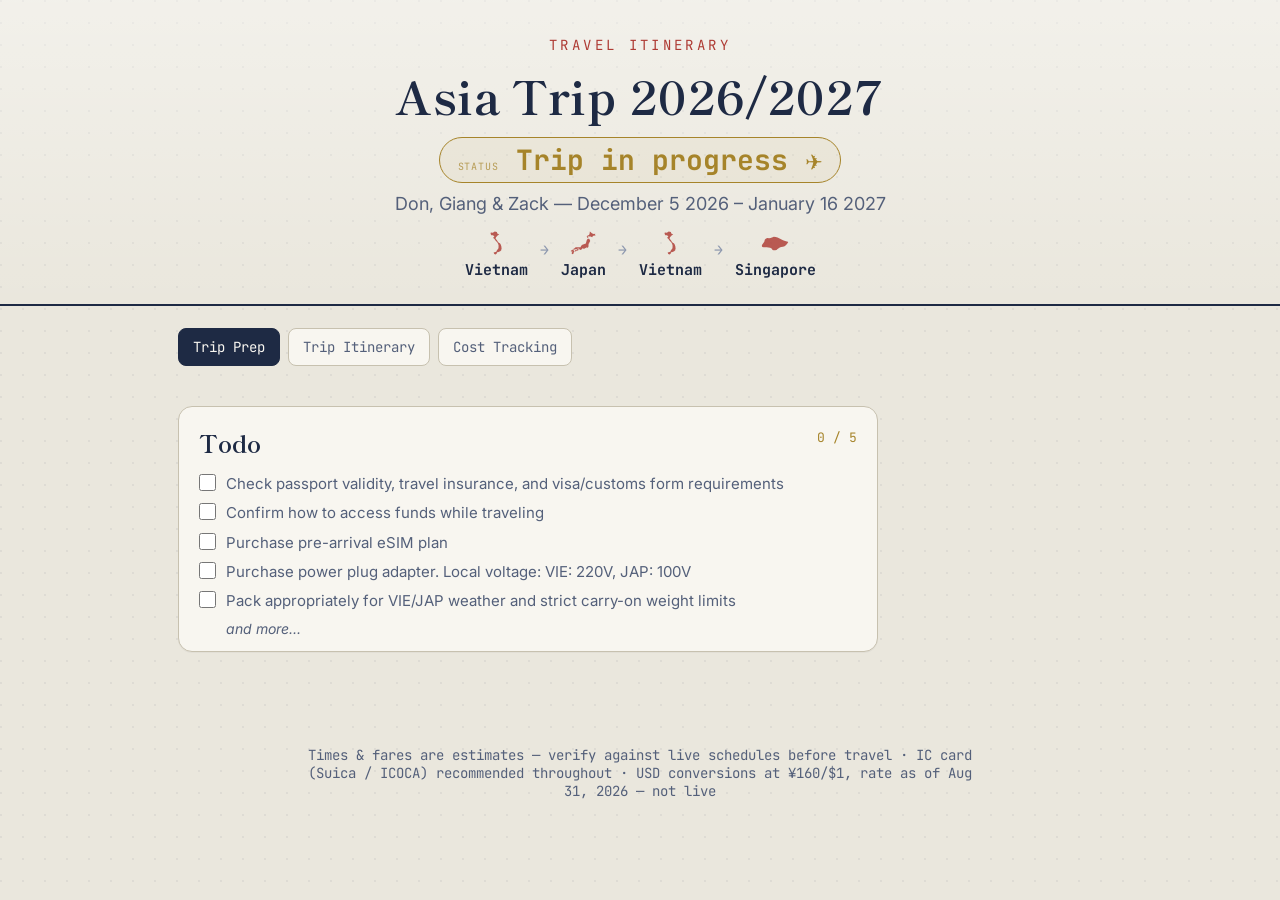
==== itinerary-project/index.html @ 69bc3de4 "trip update" ====
<!DOCTYPE html>
<html lang="en">
<head>
<meta charset="UTF-8">
<meta name="viewport" content="width=device-width, initial-scale=1.0">
<title>Asia Trip 2026/2027</title>
<link rel="preconnect" href="https://fonts.googleapis.com">
<link rel="preconnect" href="https://fonts.gstatic.com" crossorigin>
<link href="https://fonts.googleapis.com/css2?family=Shippori+Mincho:wght@500;700&family=Inter:wght@400;500;600;700&family=JetBrains+Mono:wght@400;500;700&display=swap" rel="stylesheet">
<link rel="stylesheet" href="styles.css">

</head>
<body>

<header class="hero">
  <div class="eyebrow">Travel Itinerary</div>
  <h1>Asia Trip 2026/2027</h1>
  <div id="countdown" class="countdown mono"></div>
  <p>Don, Giang &amp; Zack — December 5 2026 – January 16 2027</p>
  <div class="route">
    <span class="country">
      <span class="flag-box"><svg class="flag-shape" viewBox="0 0 54.6 100.0" aria-hidden="true"><path d="M36.9 59.6 L35.3 53.9 L32.3 48.5 L24.9 39.9 L21.0 34.4 L15.4 29.7 L20.8 26.1 L15.8 20.5 L9.0 20.6 L6.0 14.5 L7.0 10.0 L14.7 10.7 L22.1 6.0 L30.3 8.1 L31.9 13.8 L39.4 17.0 L37.4 18.3 L34.5 20.5 L32.9 20.7 L32.2 22.0 L30.5 24.5 L26.8 27.8 L25.4 33.6 L30.0 38.5 L34.7 46.0 L39.1 49.7 L42.0 50.7 L45.1 55.4 L47.6 63.2 L48.0 67.0 L48.1 69.5 L48.6 72.1 L47.5 74.5 L47.2 77.6 L43.0 82.0 L34.1 86.0 L32.7 85.1 L30.4 87.3 L30.5 89.6 L25.8 94.0 L20.0 92.1 L17.9 86.4 L28.1 83.4 L30.1 78.5 L36.5 70.6 Z"/></svg></span>
      <span class="city">Vietnam</span>
    </span>
    <span class="arrow">→</span>
    <span class="country">
      <span class="flag-box"><svg class="flag-shape" viewBox="0 0 100.0 90.3" aria-hidden="true"><path d="M26.8 65.8 L25.0 66.1 L20.8 66.5 L17.9 68.3 L15.7 68.1 L13.0 67.5 L14.6 66.0 L18.3 64.3 L23.2 60.2 L29.5 60.0 L36.7 59.5 L38.2 59.8 L40.5 59.5 L41.7 56.0 L48.2 49.4 L46.6 51.5 L58.5 46.5 L61.6 35.8 L64.7 30.2 L66.2 30.1 L69.4 29.6 L67.4 27.6 L70.2 30.3 L73.3 36.2 L73.4 38.8 L72.2 40.9 L70.9 42.7 L70.7 44.9 L68.1 47.8 L67.4 58.9 L61.7 63.3 L63.0 59.9 L60.6 60.6 L57.6 62.2 L55.9 63.6 L52.8 65.0 L47.1 64.0 L45.4 62.4 L45.8 65.9 L44.1 66.8 L42.1 68.6 L37.2 69.7 L36.5 66.4 L32.7 64.1 L29.5 65.1 Z M94.0 17.2 L93.5 17.6 L92.6 18.4 L90.5 18.8 L90.0 19.2 L88.7 19.0 L87.6 19.6 L83.8 20.1 L80.4 24.8 L75.0 22.7 L69.3 22.2 L67.8 23.0 L66.6 21.7 L64.4 23.5 L67.5 24.8 L68.6 26.0 L66.5 25.7 L65.0 27.3 L63.0 27.8 L63.2 25.8 L63.4 25.0 L61.5 23.4 L62.8 21.0 L64.0 20.6 L65.4 19.1 L65.1 17.3 L66.9 18.2 L68.9 18.5 L70.0 16.3 L70.7 14.8 L72.3 9.7 L71.5 6.3 L72.7 6.0 L73.8 6.2 L79.6 11.1 L83.2 12.8 L84.2 13.2 L85.3 13.6 L86.2 13.9 L90.9 12.7 L91.3 13.1 L90.2 15.2 L91.7 17.5 L91.7 17.8 L93.3 17.4 Z M17.2 76.6 L16.1 79.8 L15.7 82.0 L14.9 82.3 L14.1 83.0 L12.1 84.3 L11.5 81.5 L11.9 80.7 L11.7 83.4 L9.3 83.0 L9.9 81.9 L9.3 79.4 L10.1 78.1 L11.2 76.5 L11.5 75.3 L10.5 73.3 L9.0 73.3 L10.1 74.6 L9.0 75.8 L8.7 74.8 L7.1 75.9 L7.2 75.3 L6.3 74.2 L6.9 73.5 L7.2 74.5 L7.3 73.5 L6.6 72.8 L6.0 72.6 L7.1 71.8 L7.3 71.2 L8.1 71.3 L8.7 70.6 L9.7 70.4 L10.1 70.2 L10.6 69.4 L12.3 68.6 L13.6 68.9 L14.4 70.3 L17.5 70.4 L16.6 71.8 L18.1 72.9 L19.0 73.3 L19.1 74.1 L19.0 74.7 L17.8 75.6 L17.2 76.6 Z M33.7 69.2 L33.1 69.6 L31.8 70.6 L31.0 72.0 L30.2 71.6 L27.8 70.9 L26.4 71.6 L25.9 72.0 L25.9 72.4 L25.4 73.0 L24.5 74.0 L24.4 74.9 L24.2 75.0 L23.3 75.1 L22.9 74.3 L21.9 74.1 L21.8 73.8 L21.3 73.3 L21.7 73.1 L21.5 72.7 L21.7 72.8 L21.8 72.3 L21.2 72.0 L21.2 71.5 L20.9 71.2 L19.7 71.7 L20.0 71.4 L21.4 70.7 L22.8 69.4 L23.7 68.1 L24.2 67.5 L25.1 68.6 L26.5 68.4 L27.9 68.0 L27.5 66.9 L29.1 66.6 L29.9 66.3 L30.6 66.3 L31.1 66.4 L31.9 66.9 L33.2 67.0 L33.4 67.2 L33.2 67.7 L33.3 68.3 L33.7 68.9 Z"/></svg></span>
      <span class="city">Japan</span>
    </span>
    <span class="arrow">→</span>
    <span class="country">
      <span class="flag-box"><svg class="flag-shape" viewBox="0 0 54.6 100.0" aria-hidden="true"><path d="M36.9 59.6 L35.3 53.9 L32.3 48.5 L24.9 39.9 L21.0 34.4 L15.4 29.7 L20.8 26.1 L15.8 20.5 L9.0 20.6 L6.0 14.5 L7.0 10.0 L14.7 10.7 L22.1 6.0 L30.3 8.1 L31.9 13.8 L39.4 17.0 L37.4 18.3 L34.5 20.5 L32.9 20.7 L32.2 22.0 L30.5 24.5 L26.8 27.8 L25.4 33.6 L30.0 38.5 L34.7 46.0 L39.1 49.7 L42.0 50.7 L45.1 55.4 L47.6 63.2 L48.0 67.0 L48.1 69.5 L48.6 72.1 L47.5 74.5 L47.2 77.6 L43.0 82.0 L34.1 86.0 L32.7 85.1 L30.4 87.3 L30.5 89.6 L25.8 94.0 L20.0 92.1 L17.9 86.4 L28.1 83.4 L30.1 78.5 L36.5 70.6 Z"/></svg></span>
      <span class="city">Vietnam</span>
    </span>
    <span class="arrow">→</span>
    <span class="country">
      <span class="flag-box"><svg class="flag-shape flag-wide" viewBox="0 0 100.0 56.7" aria-hidden="true"><path d="M83.7 19.9 L89.7 21.3 L93.1 22.6 L94.0 24.0 L91.2 28.7 L87.1 33.7 L82.1 37.6 L76.7 39.2 L70.7 39.9 L65.9 41.7 L57.5 47.5 L56.1 48.8 L55.4 49.7 L54.1 50.2 L51.0 50.7 L45.1 50.6 L42.2 49.8 L40.9 48.4 L38.8 45.0 L33.8 42.7 L27.8 41.3 L22.6 40.8 L12.0 41.0 L7.8 40.0 L6.0 36.6 L7.0 32.8 L14.3 22.6 L15.3 18.0 L16.5 15.4 L19.3 12.6 L22.5 10.7 L24.8 10.3 L30.1 11.0 L35.5 10.3 L42.3 7.1 L45.9 6.0 L52.3 6.4 L58.6 8.4 L76.8 17.5 L83.7 19.9 Z"/></svg></span>
      <span class="city">Singapore</span>
    </span>
  </div>
</header>

<nav class="section-tabs" aria-label="Trip sections">
  <button class="active" type="button" data-section="prep">Trip Prep</button>
  <button type="button" data-section="itinerary">Trip Itinerary</button>
  <button type="button" data-section="cost-tracking">Cost Tracking</button>
</nav>

<div class="layout">
  <nav class="tabs" id="tabs" hidden></nav>
  <main>
    <section class="content-section active" aria-labelledby="prep-title">
      <div class="section-heading">
        <div class="section-kicker mono"></div>
        <h2 id="prep-title"></h2>
      </div>
      <div class="todo-panel" aria-labelledby="todo-title">
        <div class="todo-heading">
          <h3 id="todo-title">Todo</h3>
          <span class="todo-count mono" id="todo-count">0 / 0</span>
        </div>
        <div class="todo-list" id="todo-list">
          <label class="todo-item"><input type="checkbox" data-todo="passports"><span>Check passport validity, travel insurance, and visa/customs form requirements</span></label>
          <label class="todo-item"><input type="checkbox" data-todo="funds"><span>Confirm how to access funds while traveling</span></label>
          <label class="todo-item"><input type="checkbox" data-todo="cellular"><span>Purchase pre-arrival eSIM plan</span></label>
          <label class="todo-item"><input type="checkbox" data-todo="electronics"><span>Purchase power plug adapter. Local voltage: VIE: 220V, JAP: 100V</span></label>
          <label class="todo-item"><input type="checkbox" data-todo="luggage"><span>Pack appropriately for VIE/JAP weather and strict carry-on weight limits</span></label>

          <div class="todo-more">and more...</div>
        </div>
      </div>
    </section>
    <section class="content-section itinerary-section" aria-labelledby="itinerary-title">
      <div class="section-heading">
        <div class="section-kicker mono"></div>
        <h2 id="itinerary-title"></h2>
      </div>
      <div id="days"></div>
    </section>
    <section class="content-section cost-tracking-section" aria-labelledby="cost-tracking-title">
      <div class="section-heading">
        <h2 id="cost-tracking-title">Cost Tracking</h2>
        <p class="cost-tracking-date">Updated October 26, 2026</p>
      </div>
      <nav class="cost-trip-tabs" aria-label="Cost tracking trips">
        <button class="active" type="button" data-cost-trip="vietnam-a" aria-pressed="true">Vietnam · Part A</button>
        <button type="button" data-cost-trip="japan-vietnam" aria-pressed="false">Japan &amp; Vietnam Trip 2026</button>
      </nav>
      <aside class="cost-summary" aria-label="Settlement">
        <div class="cost-summary-label mono">Settlement</div>
        <div data-cost-settlement="vietnam-a">
          <p><strong>Giang</strong> owes <strong>Don</strong></p>
          <div class="cost-summary-amount">$1,385.30</div>
        </div>
        <div data-cost-settlement="japan-vietnam" hidden>
          <p><strong>Zack</strong> owes <strong>Don</strong></p>
          <div class="cost-summary-amount">$388.82</div>
          <p><strong>Zack</strong> owes <strong>Giang</strong></p>
          <div class="cost-summary-amount">$91.03</div>
        </div>
      </aside>
      <div class="cost-trip-panel active" data-cost-trip-panel="vietnam-a">
      <div class="cost-insights" aria-label="Expense charts">
        <article class="cost-chart-card">
          <div class="cost-chart-heading">
            <div><div class="cost-summary-label mono">By category</div><h3>Cost breakdown</h3></div>
            <div class="cost-chart-total" data-cost-category-total></div>
          </div>
          <div class="cost-category-chart"></div>
        </article>
        <article class="cost-chart-card">
          <div class="cost-chart-heading">
            <div><div class="cost-summary-label mono">By date</div><h3>Daily spend</h3></div>
            <div class="cost-chart-total" data-cost-daily-total></div>
          </div>
          <div class="cost-daily-chart"></div>
        </article>
      </div>
      <div class="cost-tracking-layout">
        <div class="cost-table-scroll" role="region" aria-label="Vietnam trip expenses" tabindex="0">
          <table class="cost-table">
          <thead>
            <tr>
              <th scope="col" rowspan="2">Expense</th>
              <th scope="col" rowspan="2">Amount</th>
              <th scope="col" rowspan="2">Currency</th>
              <th scope="col" rowspan="2">By</th>
              <th scope="col" rowspan="2">Date</th>
              <th scope="col" rowspan="2">Created on</th>
              <th scope="col" rowspan="2">Category</th>
              <th scope="colgroup" colspan="2">Don</th>
              <th scope="colgroup" colspan="2">Giang</th>
            </tr>
            <tr><th scope="col">Paid (+)</th><th scope="col">Owed (−)</th><th scope="col">Paid (+)</th><th scope="col">Owed (−)</th></tr>
          </thead>
          <tbody>
            <tr><th scope="row">PVD --&gt; HOU Giang</th><td>120.00</td><td>USD</td><td>Giang</td><td>12/4/2026</td><td>10/26/2026</td><td>Airfare</td><td></td><td></td><td>120.00</td><td>-120.00</td></tr>
            <tr><th scope="row">IAH --&gt; SGN</th><td>1341.60</td><td>USD</td><td>Don</td><td>12/5/2026</td><td>8/4/2026</td><td>Airfare</td><td>1341.60</td><td>-670.80</td><td></td><td>-670.80</td></tr>
            <tr><th scope="row">Thanh Long Hotel Dec 6 - 7</th><td>35.00</td><td>USD</td><td>Don</td><td>12/6/2026</td><td>9/20/2026</td><td>Accommodation</td><td>35.00</td><td>-17.50</td><td></td><td>-17.50</td></tr>
            <tr><th scope="row">Masteri Thao Dien Apartment Dec 7 - 11</th><td>200.00</td><td>USD</td><td>Don</td><td>12/7/2026</td><td>9/20/2026</td><td>Accommodation</td><td>200.00</td><td>-100.00</td><td></td><td>-100.00</td></tr>
            <tr><th scope="row">SGN --&gt; PQC</th><td>156.49</td><td>USD</td><td>Don</td><td>12/14/2026</td><td>10/15/2026</td><td>Airfare</td><td>156.49</td><td>-78.25</td><td></td><td>-78.25</td></tr>
            <tr><th scope="row">Labe Phu Quoc Hotel Dec 14 - 16</th><td>4864000.00</td><td>VND</td><td>Don</td><td>12/14/2026</td><td>10/15/2026</td><td>Accommodation</td><td>185.08</td><td>-92.54</td><td></td><td>-92.54</td></tr>
            <tr><th scope="row">Da Nang --&gt; Hue train</th><td>1185000.00</td><td>VND</td><td>Don</td><td>12/16/2026</td><td>10/15/2026</td><td>Transport</td><td>45.09</td><td>-22.54</td><td></td><td>-22.54</td></tr>
            <tr><th scope="row">Sky Boutique Hue Hotel Dec 16 - 17</th><td>779999.00</td><td>VND</td><td>Don</td><td>12/16/2026</td><td>10/18/2026</td><td>Accommodation</td><td>29.68</td><td>-14.84</td><td></td><td>-14.84</td></tr>
            <tr><th scope="row">PQC --&gt; DAD</th><td>6140543.00</td><td>VND</td><td>Don</td><td>12/16/2026</td><td>10/26/2026</td><td>Airfare</td><td>233.65</td><td>-116.82</td><td></td><td>-116.82</td></tr>
            <tr><th scope="row">DAD --&gt; NRT</th><td>515.02</td><td>USD</td><td>Don</td><td>12/19/2026</td><td>10/18/2026</td><td>Airfare</td><td>515.02</td><td>-257.51</td><td></td><td>-257.51</td></tr>
            <tr><th scope="row">Hanoi Boutique Hotel Dec 19 - 20</th><td>29.00</td><td>USD</td><td>Don</td><td>12/19/2026</td><td>10/18/2026</td><td>Accommodation</td><td>29.00</td><td>-14.50</td><td></td><td>-14.50</td></tr>
            <tr><th scope="row">HOU --&gt; PVD Giang</th><td>120.00</td><td>USD</td><td>Giang</td><td>1/16/2027</td><td>10/26/2026</td><td>Airfare</td><td></td><td></td><td>120.00</td><td>-120.00</td></tr>
          </tbody>
          <tfoot>
            <tr><th scope="row" colspan="7" aria-label="Net subtotal"></th><td class="paid-amount" colspan="2">+$1,385.30</td><td class="owed-amount" colspan="2">−$1,385.30</td></tr>
          </tfoot>
          </table>
        </div>
      </div>
      </div>
      <div class="cost-trip-panel" data-cost-trip-panel="japan-vietnam" hidden>
        <div class="cost-insights" aria-label="Expense charts">
          <article class="cost-chart-card">
            <div class="cost-chart-heading">
              <div><div class="cost-summary-label mono">By category</div><h3>Cost breakdown</h3></div>
              <div class="cost-chart-total" data-cost-category-total></div>
            </div>
            <div class="cost-category-chart"></div>
          </article>
          <article class="cost-chart-card">
            <div class="cost-chart-heading">
              <div><div class="cost-summary-label mono">By date</div><h3>Daily spend</h3></div>
              <div class="cost-chart-total" data-cost-daily-total></div>
            </div>
            <div class="cost-daily-chart"></div>
          </article>
        </div>
        <div class="cost-tracking-layout">
          <div class="cost-table-scroll" role="region" aria-label="Japan and Vietnam trip expenses" tabindex="0">
            <table class="cost-table">
              <thead>
                <tr>
                  <th scope="col" rowspan="2">Expense</th>
                  <th scope="col" rowspan="2">Amount</th>
                  <th scope="col" rowspan="2">Currency</th>
                  <th scope="col" rowspan="2">By</th>
                  <th scope="col" rowspan="2">Date</th>
                  <th scope="col" rowspan="2">Created on</th>
                  <th scope="col" rowspan="2">Category</th>
                  <th scope="colgroup" colspan="2">Don</th>
                  <th scope="colgroup" colspan="2">Giang</th>
                  <th scope="colgroup" colspan="2">Zack</th>
                </tr>
                <tr>
                  <th scope="col">Paid (+)</th><th scope="col">Owed (−)</th>
                  <th scope="col">Paid (+)</th><th scope="col">Owed (−)</th>
                  <th scope="col">Paid (+)</th><th scope="col">Owed (−)</th>
                </tr>
              </thead>
              <tbody>
                <tr><th scope="row">Payment</th><td>571.06</td><td>USD</td><td>Zack</td><td>10/16/2026</td><td>10/16/2026</td><td>—</td><td></td><td></td><td></td><td>-571.06</td><td>571.06</td><td></td></tr>
                <tr><th scope="row">Mitsui Tokyo Dec 20 - 24</th><td>143298.00</td><td>JPY</td><td>Don</td><td>12/20/2026</td><td>9/20/2026</td><td>Accommodation</td><td>913.44</td><td>-304.48</td><td></td><td>-304.48</td><td></td><td>-304.48</td></tr>
                <tr><th scope="row">APA Osaka Hotel Dec 24 - 26</th><td>46200.00</td><td>JPY</td><td>Don</td><td>12/24/2026</td><td>10/15/2026</td><td>Accommodation</td><td>294.50</td><td>-98.17</td><td></td><td>-98.17</td><td></td><td>-98.17</td></tr>
                <tr><th scope="row">KIX --&gt; HAN Airfare</th><td>1713.00</td><td>USD</td><td>Giang</td><td>12/26/2026</td><td>10/15/2026</td><td>Airfare</td><td></td><td>-571.00</td><td>1713.00</td><td>-571.00</td><td></td><td>-571.00</td></tr>
                <tr><th scope="row">La Sante Hanoi Hotel Dec 26 - 28</th><td>137.00</td><td>USD</td><td>Don</td><td>12/26/2026</td><td>10/15/2026</td><td>Accommodation</td><td>137.00</td><td>-45.67</td><td></td><td>-45.67</td><td></td><td>-45.67</td></tr>
                <tr><th scope="row">La Sante Hanoi Hotel Dec 31 - Jan 1</th><td>94.80</td><td>USD</td><td>Don</td><td>12/31/2026</td><td>10/15/2026</td><td>Accommodation</td><td>94.80</td><td>-31.60</td><td></td><td>-31.60</td><td></td><td>-31.60</td></tr>
              </tbody>
              <tfoot>
                <tr><th scope="row" colspan="7" aria-label="Net subtotal"></th><td class="paid-amount" colspan="2">+$388.82</td><td class="paid-amount" colspan="2">+$91.03</td><td class="owed-amount" colspan="2">−$479.85</td></tr>
              </tfoot>
            </table>
          </div>
        </div>
      </div>
    </section>
  </main>
</div>

<footer>Times &amp; fares are estimates — verify against live schedules before travel · IC card (Suica / ICOCA) recommended throughout · USD conversions at ¥160/$1, rate as of Aug 31, 2026 — not live</footer>

<script src="script.js"></script>


</body>
</html>
---- itinerary-project/styles.css ----
:root{
    --ink:#1E2A44;
    --ink-soft:#54607a;
    --paper:#EAE7DD;
    --card:#F8F6F0;
    --accent-red:#AE3B34;
    --accent-gold:#A6842A;
    --line:#C7C1AF;
    --rail:#8C97AE;
    --white:#FFFFFF;
  }
  *{box-sizing:border-box;}
  html{scroll-behavior:smooth;}
  body{
    margin:0;
    background:var(--paper);
    background-image:
      radial-gradient(circle at 1px 1px, rgba(30,42,68,0.06) 1px, transparent 0);
    background-size:22px 22px;
    color:var(--ink);
    font-family:'Inter', sans-serif;
    font-size:18px;
    -webkit-font-smoothing:antialiased;
    padding-bottom:80px;
  }
  .mono{font-family:'JetBrains Mono', monospace;}

  header.hero{
    padding:36px 24px 24px;
    text-align:center;
    border-bottom:2px solid var(--ink);
    background:linear-gradient(180deg, rgba(255,255,255,0.4), transparent);
  }
  header.hero .eyebrow{
    font-family:'JetBrains Mono', monospace;
    letter-spacing:0.24em;
    text-transform:uppercase;
    font-size:14px;
    color:var(--accent-red);
    margin-bottom:8px;
  }
  header.hero h1{
    font-family:'Shippori Mincho', serif;
    font-weight:700;
    font-size:clamp(32px, 5.5vw, 46px);
    margin:0 0 7px;
    letter-spacing:0.01em;
  }
  header.hero p{
    margin:0;
    color:var(--ink-soft);
    font-size:18px;
  }
  .countdown{
    display:inline-flex;
    align-items:baseline;
    gap:10px;
    margin:2px 0 10px;
    padding:8px 18px;
    border:1.5px solid var(--accent-red);
    border-radius:999px;
    background:rgba(174,59,52,0.06);
    font-size:16px;
    color:var(--accent-red);
    flex-wrap:wrap;
    justify-content:center;
  }
  .countdown .cd-num{
    font-weight:700;
    font-size:28px;
    line-height:1;
  }
  .countdown .cd-label{
    font-size:10px;
    letter-spacing:0.08em;
    text-transform:uppercase;
    opacity:0.75;
    margin-right:8px;
  }
  .countdown.cd-live{
    color:var(--accent-gold);
    border-color:var(--accent-gold);
    background:rgba(166,132,42,0.06);
  }
  header.hero .route{
    margin-top:16px;
    font-family:'JetBrains Mono', monospace;
    font-size:15px;
    color:var(--ink);
    display:flex;
    align-items:center;
    justify-content:center;
    gap:12px;
    flex-wrap:wrap;
  }
  header.hero .route span.city{font-weight:700;}
  header.hero .route span.arrow{color:var(--rail); align-self:center; margin-top:-10px;}
  header.hero .route span.country{
    display:inline-flex;
    flex-direction:column;
    align-items:center;
    gap:4px;
  }
  header.hero .route .flag-box{
    display:flex;
    align-items:center;
    justify-content:center;
    height:26px;
  }
  header.hero .route .flag-shape{
    width:auto;
    height:26px;
    fill:var(--accent-red);
    opacity:0.82;
    flex:0 0 auto;
  }
  header.hero .route .flag-shape.flag-wide{
    height:17px;
  }

  .layout{
    max-width:960px;
    margin:0 auto;
    display:flex;
    align-items:flex-start;
    gap:20px;
    padding:0 18px;
  }
  .layout:has(.cost-tracking-section.active){max-width:1600px;}

  .section-tabs{
    max-width:960px;
    margin:22px auto 0;
    padding:0 18px;
    display:flex;
    gap:8px;
  }
  .section-tabs button{
    font-family:'JetBrains Mono', monospace;
    font-size:14px;
    padding:9px 14px;
    border:1px solid var(--line);
    border-radius:8px;
    background:var(--card);
    color:var(--ink-soft);
    cursor:pointer;
  }
  .section-tabs button.active{background:var(--ink); color:var(--card); border-color:var(--ink);}

  nav.tabs{
    position:sticky;
    top:20px;
    z-index:20;
    flex:0 0 240px;
    display:flex;
    flex-direction:column;
    gap:8px;
    padding:28px 0;
    max-height:calc(100vh - 40px);
    overflow-y:auto;
  }
  nav.tabs[hidden]{display:none !important;}
  nav.tabs button{
    flex:0 0 auto;
    font-family:'JetBrains Mono', monospace;
    font-size:15px;
    padding:10px 16px;
    border-radius:10px;
    border:1px solid var(--line);
    background:var(--card);
    color:var(--ink-soft);
    cursor:pointer;
    white-space:nowrap;
    transition:all .15s ease;
    text-align:left;
    line-height:1.35;
    width:100%;
  }
  nav.tabs button .tab-date{
    display:block;
    font-size:15px;
  }
  .tab-icon{
    width:15px;
    height:auto;
    vertical-align:-2px;
    color:var(--accent-red);
    display:inline-block;
    margin-right:2px;
  }
  .tab-icon-tall{
    width:9px;
    vertical-align:-4px;
  }
  nav.tabs button .tab-city{
    display:block;
    font-size:12px;
    letter-spacing:0.02em;
    text-transform:uppercase;
    color:var(--accent-gold);
    opacity:0.85;
    white-space:normal;
    overflow-wrap:break-word;
  }
  nav.tabs button.active .tab-city{
    color:var(--card);
    opacity:0.9;
  }
  nav.tabs button.active{
    background:var(--ink);
    color:var(--card);
    border-color:var(--ink);
  }
  nav.tabs button:hover:not(.active){
    border-color:var(--ink);
    color:var(--ink);
  }

  main{flex:1; min-width:0; max-width:700px; margin:0; padding:28px 0 36px;}
  main:has(.cost-tracking-section.active){max-width:none;}

  .content-section{display:none;}
  .content-section.active{display:block;}
  .itinerary-section{max-width:600px;}
  .cost-tracking-section{max-width:100%;}
  .section-heading{margin:0 0 12px;}
  .cost-trip-tabs{
    display:flex;
    gap:8px;
    margin:0 0 14px;
    border-bottom:1px solid var(--line);
  }
  .cost-trip-tabs button{
    padding:9px 13px;
    border:1px solid transparent;
    border-bottom:0;
    border-radius:8px 8px 0 0;
    background:transparent;
    color:var(--ink-soft);
    font:500 13px 'JetBrains Mono', monospace;
    cursor:pointer;
  }
  .cost-trip-tabs button.active{
    background:var(--card);
    color:var(--ink);
    border-color:var(--line);
  }
  .cost-trip-panel[hidden]{display:none;}
  .cost-trip-panel.active{display:block;}
  .section-kicker{
    color:var(--accent-red);
    font-size:11px;
    letter-spacing:0.14em;
    text-transform:uppercase;
  }
  .section-heading h2{font-family:'Shippori Mincho', serif; font-size:30px; margin:2px 0 0;}
  .cost-tracking-date{margin:4px 0 0; color:var(--ink-soft); font-size:14px;}
  .cost-tracking-layout{
    display:grid;
    grid-template-columns:minmax(0, 1fr);
    align-items:start;
    gap:14px;
  }
  .cost-table-scroll{
    min-width:0;
    max-width:100%;
    overflow-x:auto;
    background:var(--card);
    border:1px solid var(--line);
    border-radius:10px;
    box-shadow:0 1px 0 rgba(30,42,68,0.04);
    margin-bottom:14px;
  }
  .cost-summary{
    padding:16px;
    background:var(--card);
    border:1px solid var(--line);
    border-top:3px solid var(--accent-gold);
    border-radius:10px;
    box-shadow:0 1px 0 rgba(30,42,68,0.04);
  }
  .cost-summary-label{
    color:var(--accent-red);
    font-size:11px;
    letter-spacing:0.12em;
    text-transform:uppercase;
  }
  .cost-summary p{margin:10px 0 6px; color:var(--ink-soft); font-size:14px;}
  .cost-summary p strong{color:var(--ink);}
  .cost-summary-amount{
    color:var(--accent-red);
    font-family:'JetBrains Mono', monospace;
    font-size:22px;
    font-weight:700;
    white-space:nowrap;
  }
  .cost-insights{
    display:grid;
    grid-template-columns:minmax(300px,0.85fr) minmax(0,1.5fr);
    gap:14px;
    margin-bottom:14px;
  }
  .cost-chart-card{
    min-width:0;
    padding:16px;
    background:var(--card);
    border:1px solid var(--line);
    border-radius:10px;
    box-shadow:0 1px 0 rgba(30,42,68,0.04);
  }
  .cost-chart-heading{
    display:flex;
    justify-content:space-between;
    align-items:flex-start;
    gap:12px;
    margin-bottom:8px;
  }
  .cost-chart-card h3{
    margin:2px 0 0;
    font-family:'Shippori Mincho', serif;
    font-size:21px;
  }
  .cost-chart-total{
    padding-top:12px;
    color:var(--ink);
    font-family:'JetBrains Mono', monospace;
    font-size:14px;
    font-weight:700;
    white-space:nowrap;
  }
  .cost-category-content{
    display:grid;
    grid-template-columns:minmax(130px,0.9fr) minmax(170px,1.1fr);
    align-items:center;
    gap:12px;
  }
  .cost-pie-svg{display:block; width:100%; max-width:280px; margin:0 auto;}
  .cost-chart-legend{
    display:grid;
    gap:9px;
    margin:0;
    padding:0;
    list-style:none;
    color:var(--ink-soft);
    font-size:12px;
  }
  .cost-chart-legend li{
    display:grid;
    grid-template-columns:10px minmax(0,1fr) auto;
    align-items:center;
    gap:7px;
    font-variant-numeric:tabular-nums;
  }
  .cost-legend-swatch{width:9px; height:9px; border-radius:50%; background:var(--swatch);}
  .cost-legend-name{overflow-wrap:anywhere; color:var(--ink);}
  .cost-person-summary{
    margin-top:14px;
    padding-top:12px;
    border-top:1px solid var(--line);
  }
  .cost-person-summary h4{
    margin:0 0 8px;
    color:var(--ink);
    font-family:'Shippori Mincho', serif;
    font-size:17px;
  }
  .cost-person-summary ul{
    display:grid;
    gap:7px;
    margin:0;
    padding:0;
    list-style:none;
  }
  .cost-person-summary li{
    display:flex;
    justify-content:space-between;
    gap:12px;
    color:var(--ink-soft);
    font-size:13px;
  }
  .cost-person-summary strong{
    color:var(--ink);
    font-family:'JetBrains Mono', monospace;
    font-variant-numeric:tabular-nums;
    white-space:nowrap;
  }
  .cost-chart-empty{margin:16px 0; color:var(--ink-soft); font-size:14px;}
  .cost-daily-scroll{overflow-x:auto;}
  .cost-daily-svg{
    display:block;
    width:100%;
    min-width:720px;
    overflow:visible;
    color:var(--ink-soft);
    font-family:'JetBrains Mono', monospace;
    font-size:11px;
  }
  .cost-chart-grid{stroke:var(--line); stroke-width:1; stroke-dasharray:3 4;}
  .cost-chart-axis-title{fill:var(--ink); font-weight:700;}
  .cost-chart-key{
    display:flex;
    justify-content:center;
    gap:20px;
    padding-top:6px;
    color:var(--ink-soft);
    font-size:12px;
  }
  .cost-chart-key span{display:inline-flex; align-items:center; gap:7px;}
  .cost-bar-key{width:12px; height:12px; border-radius:2px; background:var(--accent-gold);}
  .cost-line-key{width:16px; height:3px; border-radius:2px; background:var(--accent-red);}
  .cost-table{
    width:100%;
    min-width:1100px;
    border-collapse:collapse;
    font-size:13px;
    white-space:nowrap;
  }
  .cost-table th,
  .cost-table td{
    padding:9px 10px;
    border-bottom:1px solid var(--line);
    text-align:left;
  }
  .cost-table thead th{
    position:sticky;
    top:0;
    background:var(--ink);
    color:var(--card);
    font-family:'JetBrains Mono', monospace;
    font-size:12px;
    font-weight:500;
  }
  .cost-table thead tr:nth-child(2) th:nth-child(odd),
  .cost-table tbody td:nth-child(8),
  .cost-table tbody td:nth-child(10),
  .cost-table tbody td:nth-child(12),
  .cost-table tfoot td.paid-amount{
    color:#267447;
  }
  .cost-table thead tr:nth-child(2) th:nth-child(even),
  .cost-table tbody td:nth-child(9),
  .cost-table tbody td:nth-child(11),
  .cost-table tbody td:nth-child(13),
  .cost-table tfoot td.owed-amount{
    color:#ae3b34;
  }
  .cost-table tbody th{font-weight:600;}
  .cost-table tbody td:nth-child(2),
  .cost-table tbody td:nth-child(n+8){font-variant-numeric:tabular-nums; text-align:right;}
  .cost-table tbody tr:last-child th,
  .cost-table tbody tr:last-child td{border-bottom:0;}
  .cost-table tbody tr:hover{background:rgba(140,151,174,0.1);}
  .cost-table tfoot th,
  .cost-table tfoot td{
    border-top:2px solid var(--ink);
    border-bottom:0;
    background:rgba(166,132,42,0.12);
    font-weight:700;
  }
  .cost-table tfoot td{text-align:right; font-variant-numeric:tabular-nums;}
  .todo-panel{
    background:var(--card);
    border:1px solid var(--line);
    border-radius:14px;
    padding:18px 20px 14px;
    margin-bottom:18px;
    box-shadow:0 1px 0 rgba(30,42,68,0.04);
  }
  .todo-heading{display:flex; justify-content:space-between; align-items:flex-start; gap:12px;}
  .todo-kicker{
    color:var(--accent-red);
    font-size:11px;
    letter-spacing:0.14em;
    text-transform:uppercase;
  }
  .todo-panel h3{font-family:'Shippori Mincho', serif; font-size:24px; margin:0;}
  .todo-count{color:var(--accent-gold); font-size:13px; padding-top:4px;}
  .todo-list{display:grid; gap:9px; margin-top:14px;}
  .todo-item{display:flex; align-items:flex-start; gap:10px; color:var(--ink-soft); font-size:15px; line-height:1.35; cursor:pointer;}
  .todo-item input{accent-color:var(--accent-red); flex:0 0 auto; width:17px; height:17px; margin:0;}
  .todo-item:has(input:checked) span{text-decoration:line-through; color:var(--rail);}
  .todo-more{color:var(--ink-soft); font-size:14px; font-style:italic; padding-left:27px;}

  @media (max-width:760px){
    .layout{
      align-items:flex-start;
      gap:8px;
      padding:0 8px;
    }
    .section-tabs{padding:0 8px; margin-top:12px;}
    .section-tabs button{flex:1; padding:8px 6px; font-size:12px;}
    nav.tabs{
      flex:0 0 118px;
      top:8px;
      padding:10px 0;
      gap:6px;
      max-height:calc(100vh - 16px);
    }
    nav.tabs button{
      padding:8px 9px;
      border-radius:8px;
    }
    nav.tabs button .tab-date{font-size:13px;}
    nav.tabs button .tab-city{font-size:11px;}
    main{min-width:0; padding:10px 0 24px;}
    .todo-panel{padding:16px 14px 13px;}
    .cost-tracking-layout{grid-template-columns:1fr;}
    .cost-insights{grid-template-columns:1fr;}
    .cost-category-content{grid-template-columns:minmax(130px,0.8fr) minmax(170px,1.2fr);}
  }

  .day{display:none;}
  .day.active{display:block; animation:fadeIn .25s ease;}
  @keyframes fadeIn{from{opacity:0; transform:translateY(6px);} to{opacity:1; transform:none;}}

  .ticket{
    background:var(--card);
    border:1px solid var(--line);
    border-radius:14px;
    position:relative;
    overflow:hidden;
    box-shadow:0 1px 0 rgba(30,42,68,0.04);
  }
  .ticket::before{
    content:"";
    position:absolute;
    top:0; left:0; right:0;
    height:0;
    border-top:2px dashed var(--line);
    margin-top:104px;
  }
  .ticket-head{
    display:flex;
    justify-content:space-between;
    align-items:flex-end;
    padding:22px 24px 22px;
  }
  .ticket-head .daylabel{
    font-family:'Shippori Mincho', serif;
    font-weight:700;
    font-size:32px;
  }
  .ticket-head .daysub{
    font-family:'JetBrains Mono', monospace;
    font-size:14px;
    color:var(--accent-gold);
    letter-spacing:0.12em;
    text-transform:uppercase;
    margin-top:4px;
  }
  .ticket-head .stamp{
    width:64px; height:64px;
    border:1.5px solid var(--accent-red);
    border-radius:50%;
    display:flex;
    align-items:center;
    justify-content:center;
    color:var(--accent-red);
    font-family:'JetBrains Mono', monospace;
    font-size:12px;
    text-align:center;
    line-height:1.1;
    transform:rotate(-8deg);
    opacity:0.75;
  }

  .stops{padding:30px 24px 26px; position:relative;}
  .day-photo{
    margin:0 24px 4px;
    border-radius:10px;
    overflow:hidden;
    border:1px solid var(--line);
  }
  .day-photo img{display:block; width:100%; height:auto;}
  .stop{
    display:grid;
    grid-template-columns:96px 22px 1fr;
    column-gap:4px;
    position:relative;
  }
  .stop .time{
    font-family:'JetBrains Mono', monospace;
    font-size:15px;
    color:var(--ink-soft);
    padding-top:2px;
    text-align:right;
    white-space:normal;
    line-height:1.3;
  }
  .stop .rail{
    position:relative;
    display:flex;
    justify-content:center;
  }
  .stop .rail::before{
    content:"";
    position:absolute;
    top:4px; bottom:-22px;
    width:2px;
    background:var(--rail);
  }
  .stop:last-child .rail::before{display:none;}
  .stop .dot{
    width:10px; height:10px;
    border-radius:50%;
    background:var(--ink);
    margin-top:4px;
    z-index:1;
    border:2px solid var(--card);
  }
  .stop.transit .dot{
    background:var(--card);
    border:2px solid var(--rail);
    width:8px;height:8px;
  }
  .stop-content{padding:0 0 22px 12px;}
  .stop.transit .stop-content .name{
    font-size:16px;
    color:var(--ink-soft);
    font-style:italic;
    font-weight:500;
  }
  .stop-content .name{
    font-weight:700;
    font-size:19px;
    margin-bottom:3px;
  }
  .stop-content .blurb{
    font-size:15px;
    color:var(--ink-soft);
    line-height:1.5;
    white-space:pre-line;
  }
  .jr-kyoto-line-icon{
    display:inline-flex;
    width:1em;
    height:1em;
    align-items:center;
    justify-content:center;
    margin-right:0.25em;
    border-radius:2px;
    background:#1769aa;
    color:#fff;
    font-family:Arial, sans-serif;
    font-size:0.8em;
    font-style:normal;
    font-weight:700;
    line-height:1;
    vertical-align:0.05em;
  }
  .midosuji-line-icon{
    display:inline-flex;
    width:1em;
    height:1em;
    align-items:center;
    justify-content:center;
    margin-right:0.25em;
    border-radius:50%;
    background:#e6002d;
    color:#fff;
    font-family:Arial, sans-serif;
    font-size:0.8em;
    font-style:normal;
    font-weight:700;
    line-height:1;
    vertical-align:0.05em;
  }
  .badges{margin-top:6px; display:flex; gap:6px; flex-wrap:wrap;}
  .badge{
    display:inline-block;
    font-family:'JetBrains Mono', monospace;
    font-size:14px;
    padding:3px 10px;
    border-radius:5px;
    background:rgba(166,132,42,0.14);
    color:var(--accent-gold);
    border:1px solid rgba(166,132,42,0.35);
  }
  .badge.time-badge{
    background:rgba(140,151,174,0.15);
    color:var(--rail);
    border-color:rgba(140,151,174,0.4);
  }
  .note{
    margin-top:8px;
    padding:10px 12px;
    border:1px solid rgba(174,59,52,0.4);
    background:rgba(174,59,52,0.07);
    border-radius:8px;
    font-size:15px;
    line-height:1.55;
    color:#7a2a25;
  }
  .note b{color:var(--accent-red);}
  .stop-photo{
    margin-top:10px;
    border-radius:8px;
    overflow:hidden;
    border:1px solid var(--line);
    max-width:320px;
  }
  .stop-photo img{display:block; width:100%; height:auto;}
  .activity-links{
    margin:8px 0 0;
    padding-left:20px;
    color:var(--accent-red);
    font-size:15px;
    font-weight:600;
  }
  .activity-links li + li{margin-top:4px;}
  .activity-links a{
    color:inherit;
    text-decoration:underline;
    text-underline-offset:3px;
  }

  .day + .day{margin-top:0;}
  .daygap{height:28px;}

  footer{
    max-width:720px;
    margin:40px auto 0;
    padding:0 18px;
    color:var(--ink-soft);
    font-size:14px;
    text-align:center;
    font-family:'JetBrains Mono', monospace;
  }

  @media (max-width:480px){
    .stop{grid-template-columns:74px 20px 1fr;}
    .ticket-head{flex-direction:column; align-items:flex-start; gap:10px;}
  }

  @media (prefers-reduced-motion: reduce){
    *{animation:none !important; transition:none !important;}
  }
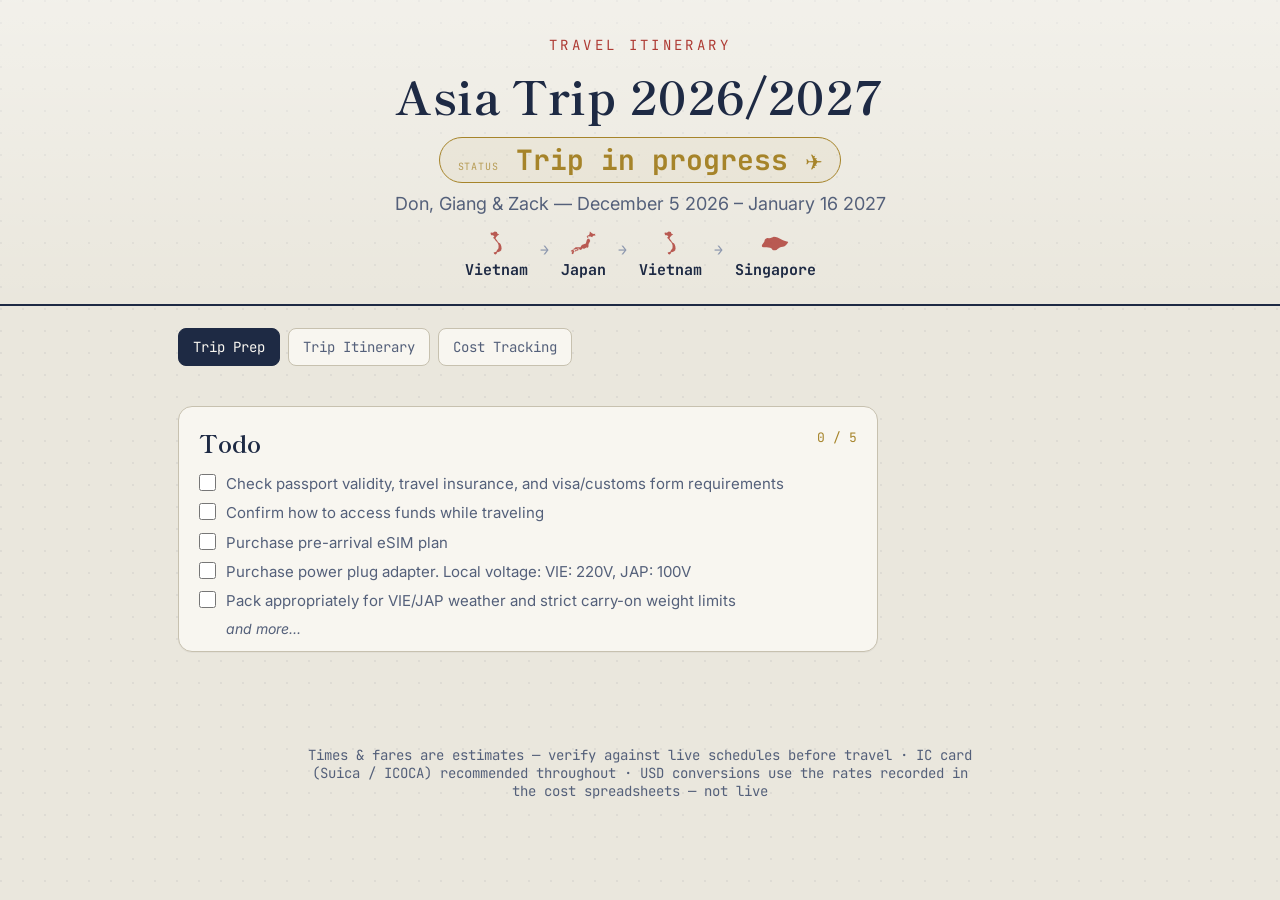
==== commit 0667a948: "trip updates" ====
--- a/itinerary-project/index.html
+++ b/itinerary-project/index.html
@@ -80,7 +80,7 @@
     <section class="content-section cost-tracking-section" aria-labelledby="cost-tracking-title">
       <div class="section-heading">
         <h2 id="cost-tracking-title">Cost Tracking</h2>
-        <p class="cost-tracking-date">Updated October 26, 2026</p>
+        <p class="cost-tracking-date">Updated November 10, 2026</p>
       </div>
       <nav class="cost-trip-tabs" aria-label="Cost tracking trips">
         <button class="active" type="button" data-cost-trip="vietnam-a" aria-pressed="true">Vietnam · Part A</button>
@@ -90,13 +90,13 @@
         <div class="cost-summary-label mono">Settlement</div>
         <div data-cost-settlement="vietnam-a">
           <p><strong>Giang</strong> owes <strong>Don</strong></p>
-          <div class="cost-summary-amount">$1,385.30</div>
+          <div class="cost-summary-amount">$1,468.25</div>
         </div>
         <div data-cost-settlement="japan-vietnam" hidden>
           <p><strong>Zack</strong> owes <strong>Don</strong></p>
-          <div class="cost-summary-amount">$388.82</div>
+          <div class="cost-summary-amount">$486.93</div>
           <p><strong>Zack</strong> owes <strong>Giang</strong></p>
-          <div class="cost-summary-amount">$91.03</div>
+          <div class="cost-summary-amount">$41.98</div>
         </div>
       </aside>
       <div class="cost-trip-panel active" data-cost-trip-panel="vietnam-a">
@@ -138,17 +138,20 @@
             <tr><th scope="row">IAH --&gt; SGN</th><td>1341.60</td><td>USD</td><td>Don</td><td>12/5/2026</td><td>8/4/2026</td><td>Airfare</td><td>1341.60</td><td>-670.80</td><td></td><td>-670.80</td></tr>
             <tr><th scope="row">Thanh Long Hotel Dec 6 - 7</th><td>35.00</td><td>USD</td><td>Don</td><td>12/6/2026</td><td>9/20/2026</td><td>Accommodation</td><td>35.00</td><td>-17.50</td><td></td><td>-17.50</td></tr>
             <tr><th scope="row">Masteri Thao Dien Apartment Dec 7 - 11</th><td>200.00</td><td>USD</td><td>Don</td><td>12/7/2026</td><td>9/20/2026</td><td>Accommodation</td><td>200.00</td><td>-100.00</td><td></td><td>-100.00</td></tr>
+            <tr><th scope="row">Cu Chi &amp; Mekong Day Tour</th><td>83.90</td><td>USD</td><td>Don</td><td>12/9/2026</td><td>11/10/2026</td><td>Entertainment</td><td>83.90</td><td>-41.95</td><td></td><td>-41.95</td></tr>
+            <tr><th scope="row">Red Sun HCMC Hotel Dec 13</th><td>27.00</td><td>USD</td><td>Don</td><td>12/13/2026</td><td>11/10/2026</td><td>Accommodation</td><td>27.00</td><td>-13.50</td><td></td><td>-13.50</td></tr>
             <tr><th scope="row">SGN --&gt; PQC</th><td>156.49</td><td>USD</td><td>Don</td><td>12/14/2026</td><td>10/15/2026</td><td>Airfare</td><td>156.49</td><td>-78.25</td><td></td><td>-78.25</td></tr>
             <tr><th scope="row">Labe Phu Quoc Hotel Dec 14 - 16</th><td>4864000.00</td><td>VND</td><td>Don</td><td>12/14/2026</td><td>10/15/2026</td><td>Accommodation</td><td>185.08</td><td>-92.54</td><td></td><td>-92.54</td></tr>
             <tr><th scope="row">Da Nang --&gt; Hue train</th><td>1185000.00</td><td>VND</td><td>Don</td><td>12/16/2026</td><td>10/15/2026</td><td>Transport</td><td>45.09</td><td>-22.54</td><td></td><td>-22.54</td></tr>
-            <tr><th scope="row">Sky Boutique Hue Hotel Dec 16 - 17</th><td>779999.00</td><td>VND</td><td>Don</td><td>12/16/2026</td><td>10/18/2026</td><td>Accommodation</td><td>29.68</td><td>-14.84</td><td></td><td>-14.84</td></tr>
+            <tr><th scope="row">Sky Boutique Hue Hotel Dec 16 - 17</th><td>779999.00</td><td>VND</td><td>Don</td><td>12/16/2026</td><td>10/15/2026</td><td>Accommodation</td><td>29.68</td><td>-14.84</td><td></td><td>-14.84</td></tr>
             <tr><th scope="row">PQC --&gt; DAD</th><td>6140543.00</td><td>VND</td><td>Don</td><td>12/16/2026</td><td>10/26/2026</td><td>Airfare</td><td>233.65</td><td>-116.82</td><td></td><td>-116.82</td></tr>
+            <tr><th scope="row">My Huong Quang Tri Hotel Dec 17</th><td>55.00</td><td>USD</td><td>Don</td><td>12/17/2026</td><td>11/10/2026</td><td>Accommodation</td><td>55.00</td><td>-27.50</td><td></td><td>-27.50</td></tr>
             <tr><th scope="row">DAD --&gt; NRT</th><td>515.02</td><td>USD</td><td>Don</td><td>12/19/2026</td><td>10/18/2026</td><td>Airfare</td><td>515.02</td><td>-257.51</td><td></td><td>-257.51</td></tr>
             <tr><th scope="row">Hanoi Boutique Hotel Dec 19 - 20</th><td>29.00</td><td>USD</td><td>Don</td><td>12/19/2026</td><td>10/18/2026</td><td>Accommodation</td><td>29.00</td><td>-14.50</td><td></td><td>-14.50</td></tr>
             <tr><th scope="row">HOU --&gt; PVD Giang</th><td>120.00</td><td>USD</td><td>Giang</td><td>1/16/2027</td><td>10/26/2026</td><td>Airfare</td><td></td><td></td><td>120.00</td><td>-120.00</td></tr>
           </tbody>
           <tfoot>
-            <tr><th scope="row" colspan="7" aria-label="Net subtotal"></th><td class="paid-amount" colspan="2">+$1,385.30</td><td class="owed-amount" colspan="2">−$1,385.30</td></tr>
+            <tr><th scope="row" colspan="7" aria-label="Net subtotal"></th><td class="paid-amount" colspan="2">+$1,468.25</td><td class="owed-amount" colspan="2">−$1,468.25</td></tr>
           </tfoot>
           </table>
         </div>
@@ -195,14 +198,18 @@
               </thead>
               <tbody>
                 <tr><th scope="row">Payment</th><td>571.06</td><td>USD</td><td>Zack</td><td>10/16/2026</td><td>10/16/2026</td><td>—</td><td></td><td></td><td></td><td>-571.06</td><td>571.06</td><td></td></tr>
-                <tr><th scope="row">Mitsui Tokyo Dec 20 - 24</th><td>143298.00</td><td>JPY</td><td>Don</td><td>12/20/2026</td><td>9/20/2026</td><td>Accommodation</td><td>913.44</td><td>-304.48</td><td></td><td>-304.48</td><td></td><td>-304.48</td></tr>
+                <tr><th scope="row">Mitsui Tokyo Dec 20 - 23</th><td>100263.00</td><td>JPY</td><td>Don</td><td>12/20/2026</td><td>9/20/2026</td><td>Accommodation</td><td>639.12</td><td>-213.04</td><td></td><td>-213.04</td><td></td><td>-213.04</td></tr>
+                <tr><th scope="row">Tokyo Skytree Admission</th><td>10200.00</td><td>JPY</td><td>Don</td><td>12/22/2026</td><td>11/10/2026</td><td>Entertainment</td><td>65.02</td><td>-21.67</td><td></td><td>-21.67</td><td></td><td>-21.67</td></tr>
+                <tr><th scope="row">Samurai Museum Admission Ticket</th><td>9900.00</td><td>JPY</td><td>Don</td><td>12/22/2026</td><td>11/10/2026</td><td>Entertainment</td><td>63.11</td><td>-21.04</td><td></td><td>-21.04</td><td></td><td>-21.04</td></tr>
+                <tr><th scope="row">Mt. Fuji Day Tour</th><td>178.35</td><td>USD</td><td>Don</td><td>12/23/2026</td><td>10/29/2026</td><td>Entertainment</td><td>178.35</td><td>-59.45</td><td></td><td>-59.45</td><td></td><td>-59.45</td></tr>
+                <tr><th scope="row">APA Kyoto hotel Dec 23</th><td>115.00</td><td>USD</td><td>Don</td><td>12/23/2026</td><td>11/5/2026</td><td>Accommodation</td><td>115.00</td><td>-38.33</td><td></td><td>-38.33</td><td></td><td>-38.33</td></tr>
                 <tr><th scope="row">APA Osaka Hotel Dec 24 - 26</th><td>46200.00</td><td>JPY</td><td>Don</td><td>12/24/2026</td><td>10/15/2026</td><td>Accommodation</td><td>294.50</td><td>-98.17</td><td></td><td>-98.17</td><td></td><td>-98.17</td></tr>
-                <tr><th scope="row">KIX --&gt; HAN Airfare</th><td>1713.00</td><td>USD</td><td>Giang</td><td>12/26/2026</td><td>10/15/2026</td><td>Airfare</td><td></td><td>-571.00</td><td>1713.00</td><td>-571.00</td><td></td><td>-571.00</td></tr>
+                <tr><th scope="row">KIX --&gt; HAN Airfare</th><td>1713.00</td><td>USD</td><td>Giang</td><td>12/26/2026</td><td>10/15/2026</td><td>Transport</td><td></td><td>-571.00</td><td>1713.00</td><td>-571.00</td><td></td><td>-571.00</td></tr>
                 <tr><th scope="row">La Sante Hanoi Hotel Dec 26 - 28</th><td>137.00</td><td>USD</td><td>Don</td><td>12/26/2026</td><td>10/15/2026</td><td>Accommodation</td><td>137.00</td><td>-45.67</td><td></td><td>-45.67</td><td></td><td>-45.67</td></tr>
                 <tr><th scope="row">La Sante Hanoi Hotel Dec 31 - Jan 1</th><td>94.80</td><td>USD</td><td>Don</td><td>12/31/2026</td><td>10/15/2026</td><td>Accommodation</td><td>94.80</td><td>-31.60</td><td></td><td>-31.60</td><td></td><td>-31.60</td></tr>
               </tbody>
               <tfoot>
-                <tr><th scope="row" colspan="7" aria-label="Net subtotal"></th><td class="paid-amount" colspan="2">+$388.82</td><td class="paid-amount" colspan="2">+$91.03</td><td class="owed-amount" colspan="2">−$479.85</td></tr>
+                <tr><th scope="row" colspan="7" aria-label="Net subtotal"></th><td class="paid-amount" colspan="2">+$486.93</td><td class="paid-amount" colspan="2">+$41.98</td><td class="owed-amount" colspan="2">−$528.90</td></tr>
               </tfoot>
             </table>
           </div>
@@ -212,7 +219,7 @@
   </main>
 </div>
 
-<footer>Times &amp; fares are estimates — verify against live schedules before travel · IC card (Suica / ICOCA) recommended throughout · USD conversions at ¥160/$1, rate as of Aug 31, 2026 — not live</footer>
+<footer>Times &amp; fares are estimates — verify against live schedules before travel · IC card (Suica / ICOCA) recommended throughout · USD conversions use the rates recorded in the cost spreadsheets — not live</footer>
 
 <script src="script.js"></script>
 
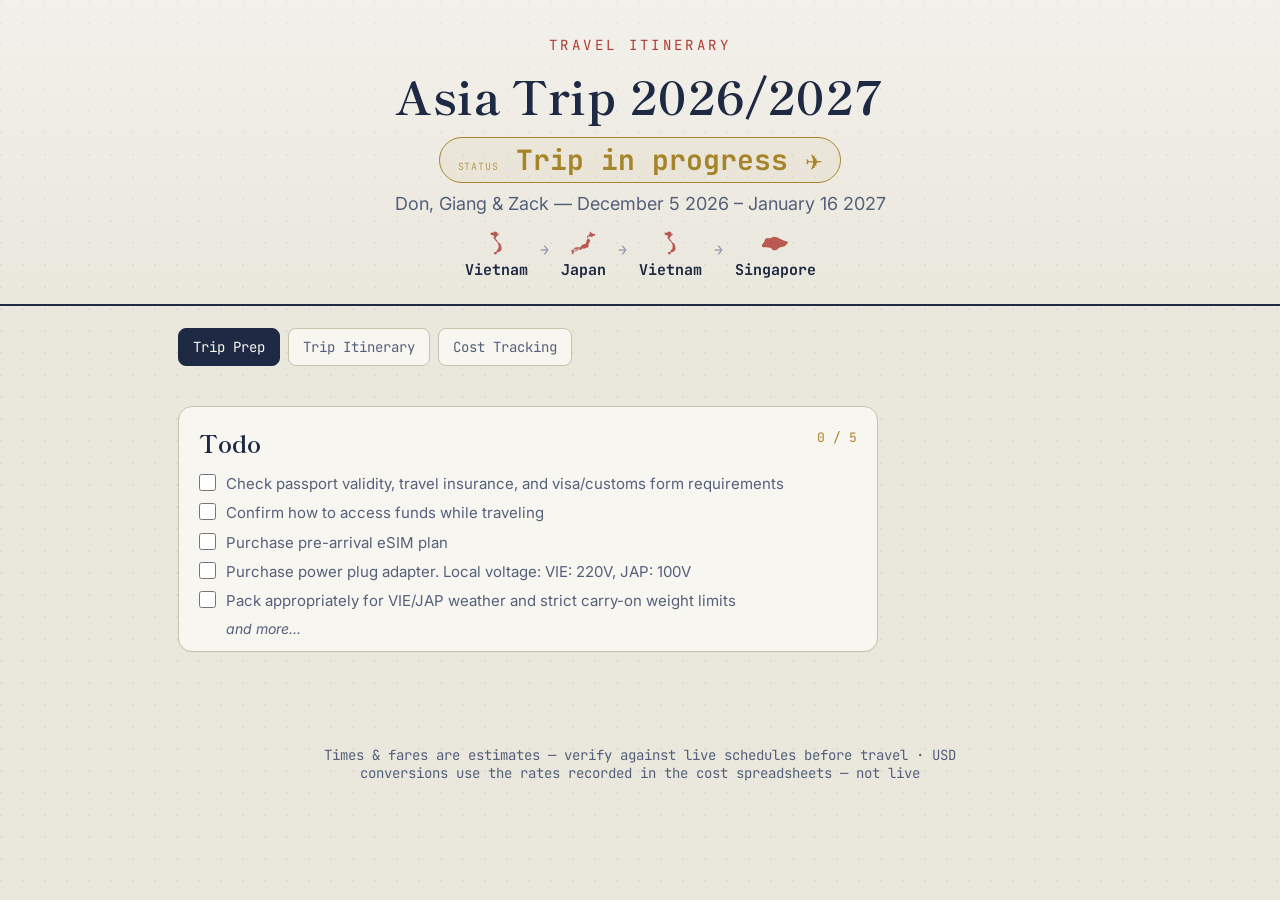
==== commit 935114ae: "trip update" ====
--- a/itinerary-project/index.html
+++ b/itinerary-project/index.html
@@ -80,7 +80,7 @@
     <section class="content-section cost-tracking-section" aria-labelledby="cost-tracking-title">
       <div class="section-heading">
         <h2 id="cost-tracking-title">Cost Tracking</h2>
-        <p class="cost-tracking-date">Updated November 10, 2026</p>
+        <p class="cost-tracking-date">Updated November 21, 2026</p>
       </div>
       <nav class="cost-trip-tabs" aria-label="Cost tracking trips">
         <button class="active" type="button" data-cost-trip="vietnam-a" aria-pressed="true">Vietnam · Part A</button>
@@ -90,13 +90,13 @@
         <div class="cost-summary-label mono">Settlement</div>
         <div data-cost-settlement="vietnam-a">
           <p><strong>Giang</strong> owes <strong>Don</strong></p>
-          <div class="cost-summary-amount">$1,468.25</div>
+          <div class="cost-summary-amount">$1,527.29</div>
         </div>
         <div data-cost-settlement="japan-vietnam" hidden>
           <p><strong>Zack</strong> owes <strong>Don</strong></p>
-          <div class="cost-summary-amount">$486.93</div>
-          <p><strong>Zack</strong> owes <strong>Giang</strong></p>
-          <div class="cost-summary-amount">$41.98</div>
+          <div class="cost-summary-amount">$817.40</div>
+          <p><strong>Giang</strong> owes <strong>Don</strong></p>
+          <div class="cost-summary-amount">$858.52</div>
         </div>
       </aside>
       <div class="cost-trip-panel active" data-cost-trip-panel="vietnam-a">
@@ -135,23 +135,27 @@
           </thead>
           <tbody>
             <tr><th scope="row">PVD --&gt; HOU Giang</th><td>120.00</td><td>USD</td><td>Giang</td><td>12/4/2026</td><td>10/26/2026</td><td>Airfare</td><td></td><td></td><td>120.00</td><td>-120.00</td></tr>
-            <tr><th scope="row">IAH --&gt; SGN</th><td>1341.60</td><td>USD</td><td>Don</td><td>12/5/2026</td><td>8/4/2026</td><td>Airfare</td><td>1341.60</td><td>-670.80</td><td></td><td>-670.80</td></tr>
+            <tr><th scope="row">IAH - SGN Airfare</th><td>1341.60</td><td>USD</td><td>Don</td><td>12/5/2026</td><td>8/4/2026</td><td>Airfare</td><td>1341.60</td><td>-670.80</td><td></td><td>-670.80</td></tr>
             <tr><th scope="row">Thanh Long Hotel Dec 6 - 7</th><td>35.00</td><td>USD</td><td>Don</td><td>12/6/2026</td><td>9/20/2026</td><td>Accommodation</td><td>35.00</td><td>-17.50</td><td></td><td>-17.50</td></tr>
             <tr><th scope="row">Masteri Thao Dien Apartment Dec 7 - 11</th><td>200.00</td><td>USD</td><td>Don</td><td>12/7/2026</td><td>9/20/2026</td><td>Accommodation</td><td>200.00</td><td>-100.00</td><td></td><td>-100.00</td></tr>
             <tr><th scope="row">Cu Chi &amp; Mekong Day Tour</th><td>83.90</td><td>USD</td><td>Don</td><td>12/9/2026</td><td>11/10/2026</td><td>Entertainment</td><td>83.90</td><td>-41.95</td><td></td><td>-41.95</td></tr>
-            <tr><th scope="row">Red Sun HCMC Hotel Dec 13</th><td>27.00</td><td>USD</td><td>Don</td><td>12/13/2026</td><td>11/10/2026</td><td>Accommodation</td><td>27.00</td><td>-13.50</td><td></td><td>-13.50</td></tr>
-            <tr><th scope="row">SGN --&gt; PQC</th><td>156.49</td><td>USD</td><td>Don</td><td>12/14/2026</td><td>10/15/2026</td><td>Airfare</td><td>156.49</td><td>-78.25</td><td></td><td>-78.25</td></tr>
-            <tr><th scope="row">Labe Phu Quoc Hotel Dec 14 - 16</th><td>4864000.00</td><td>VND</td><td>Don</td><td>12/14/2026</td><td>10/15/2026</td><td>Accommodation</td><td>185.08</td><td>-92.54</td><td></td><td>-92.54</td></tr>
+            <tr><th scope="row">Red Sun HCMC Hotel Dec 13 -14</th><td>27.00</td><td>USD</td><td>Don</td><td>12/13/2026</td><td>11/10/2026</td><td>Accommodation</td><td>27.00</td><td>-13.50</td><td></td><td>-13.50</td></tr>
+            <tr><th scope="row">SGN --&gt; PQC Airfare</th><td>156.49</td><td>USD</td><td>Don</td><td>12/14/2026</td><td>10/15/2026</td><td>Airfare</td><td>156.49</td><td>-78.25</td><td></td><td>-78.25</td></tr>
+            <tr><th scope="row">Labe Phu Quoc Hotel Dec 14 -15</th><td>73.00</td><td>USD</td><td>Don</td><td>12/14/2026</td><td>10/15/2026</td><td>Accommodation</td><td>73.00</td><td>-36.50</td><td></td><td>-36.50</td></tr>
+            <tr><th scope="row">HonThom Ticket &amp; Show</th><td>4945000.00</td><td>VND</td><td>Don</td><td>12/14/2026</td><td>11/17/2026</td><td>Entertainment</td><td>188.16</td><td>-94.08</td><td></td><td>-94.08</td></tr>
+            <tr><th scope="row">Sun&amp;Sea Phu Quoc Hotel Dec 15 - 16</th><td>42.00</td><td>USD</td><td>Don</td><td>12/15/2026</td><td>11/17/2026</td><td>Accommodation</td><td>42.00</td><td>-21.00</td><td></td><td>-21.00</td></tr>
             <tr><th scope="row">Da Nang --&gt; Hue train</th><td>1185000.00</td><td>VND</td><td>Don</td><td>12/16/2026</td><td>10/15/2026</td><td>Transport</td><td>45.09</td><td>-22.54</td><td></td><td>-22.54</td></tr>
             <tr><th scope="row">Sky Boutique Hue Hotel Dec 16 - 17</th><td>779999.00</td><td>VND</td><td>Don</td><td>12/16/2026</td><td>10/15/2026</td><td>Accommodation</td><td>29.68</td><td>-14.84</td><td></td><td>-14.84</td></tr>
             <tr><th scope="row">PQC --&gt; DAD</th><td>6140543.00</td><td>VND</td><td>Don</td><td>12/16/2026</td><td>10/26/2026</td><td>Airfare</td><td>233.65</td><td>-116.82</td><td></td><td>-116.82</td></tr>
-            <tr><th scope="row">My Huong Quang Tri Hotel Dec 17</th><td>55.00</td><td>USD</td><td>Don</td><td>12/17/2026</td><td>11/10/2026</td><td>Accommodation</td><td>55.00</td><td>-27.50</td><td></td><td>-27.50</td></tr>
-            <tr><th scope="row">DAD --&gt; NRT</th><td>515.02</td><td>USD</td><td>Don</td><td>12/19/2026</td><td>10/18/2026</td><td>Airfare</td><td>515.02</td><td>-257.51</td><td></td><td>-257.51</td></tr>
+            <tr><th scope="row">My Huong Quang Tri Hotel Dec 17 - 19</th><td>55.00</td><td>USD</td><td>Don</td><td>12/17/2026</td><td>11/10/2026</td><td>Accommodation</td><td>55.00</td><td>-27.50</td><td></td><td>-27.50</td></tr>
+            <tr><th scope="row">DAD --&gt; NRT Dec 19</th><td>515.02</td><td>USD</td><td>Don</td><td>12/19/2026</td><td>10/18/2026</td><td>Airfare</td><td>515.02</td><td>-257.51</td><td></td><td>-257.51</td></tr>
             <tr><th scope="row">Hanoi Boutique Hotel Dec 19 - 20</th><td>29.00</td><td>USD</td><td>Don</td><td>12/19/2026</td><td>10/18/2026</td><td>Accommodation</td><td>29.00</td><td>-14.50</td><td></td><td>-14.50</td></tr>
+            <tr><th scope="row">SGN -&gt; IAH Airfare Jan 15 Don</th><td>716.00</td><td>USD</td><td>Don</td><td>1/15/2027</td><td>11/17/2026</td><td>Airfare</td><td>716.00</td><td></td><td></td><td></td></tr>
+            <tr><th scope="row">SGN -&gt; IAH airfare Jan 15 Giang</th><td>715.00</td><td>USD</td><td>Giang</td><td>1/15/2027</td><td>11/17/2026</td><td>Airfare</td><td></td><td></td><td>715.00</td><td></td></tr>
             <tr><th scope="row">HOU --&gt; PVD Giang</th><td>120.00</td><td>USD</td><td>Giang</td><td>1/16/2027</td><td>10/26/2026</td><td>Airfare</td><td></td><td></td><td>120.00</td><td>-120.00</td></tr>
           </tbody>
           <tfoot>
-            <tr><th scope="row" colspan="7" aria-label="Net subtotal"></th><td class="paid-amount" colspan="2">+$1,468.25</td><td class="owed-amount" colspan="2">−$1,468.25</td></tr>
+            <tr><th scope="row" colspan="7" aria-label="Net subtotal"></th><td class="paid-amount" colspan="2">+$1,527.29</td><td class="owed-amount" colspan="2">−$1,527.29</td></tr>
           </tfoot>
           </table>
         </div>
@@ -198,18 +202,33 @@
               </thead>
               <tbody>
                 <tr><th scope="row">Payment</th><td>571.06</td><td>USD</td><td>Zack</td><td>10/16/2026</td><td>10/16/2026</td><td>—</td><td></td><td></td><td></td><td>-571.06</td><td>571.06</td><td></td></tr>
+                <tr><th scope="row">Payment</th><td>500.00</td><td>USD</td><td>Zack</td><td>11/21/2026</td><td>11/21/2026</td><td>—</td><td></td><td>-500.00</td><td></td><td></td><td>500.00</td><td></td></tr>
+                <tr><th scope="row">Umeda Sky Dec 24</th><td>40.95</td><td>USD</td><td>Don</td><td>11/24/2026</td><td>11/14/2026</td><td>Entertainment</td><td>40.95</td><td>-13.65</td><td></td><td>-13.65</td><td></td><td>-13.65</td></tr>
                 <tr><th scope="row">Mitsui Tokyo Dec 20 - 23</th><td>100263.00</td><td>JPY</td><td>Don</td><td>12/20/2026</td><td>9/20/2026</td><td>Accommodation</td><td>639.12</td><td>-213.04</td><td></td><td>-213.04</td><td></td><td>-213.04</td></tr>
-                <tr><th scope="row">Tokyo Skytree Admission</th><td>10200.00</td><td>JPY</td><td>Don</td><td>12/22/2026</td><td>11/10/2026</td><td>Entertainment</td><td>65.02</td><td>-21.67</td><td></td><td>-21.67</td><td></td><td>-21.67</td></tr>
-                <tr><th scope="row">Samurai Museum Admission Ticket</th><td>9900.00</td><td>JPY</td><td>Don</td><td>12/22/2026</td><td>11/10/2026</td><td>Entertainment</td><td>63.11</td><td>-21.04</td><td></td><td>-21.04</td><td></td><td>-21.04</td></tr>
+                <tr><th scope="row">Asakusa Samurai Museum Admission Ticket Dec 22</th><td>9900.00</td><td>JPY</td><td>Don</td><td>12/22/2026</td><td>11/10/2026</td><td>Entertainment</td><td>63.11</td><td>-21.04</td><td></td><td>-21.04</td><td></td><td>-21.04</td></tr>
+                <tr><th scope="row">Tokyo Skytree Ticket Dec 22</th><td>10200.00</td><td>JPY</td><td>Don</td><td>12/22/2026</td><td>11/14/2026</td><td>Entertainment</td><td>65.02</td><td>-21.67</td><td></td><td>-21.67</td><td></td><td>-21.67</td></tr>
                 <tr><th scope="row">Mt. Fuji Day Tour</th><td>178.35</td><td>USD</td><td>Don</td><td>12/23/2026</td><td>10/29/2026</td><td>Entertainment</td><td>178.35</td><td>-59.45</td><td></td><td>-59.45</td><td></td><td>-59.45</td></tr>
                 <tr><th scope="row">APA Kyoto hotel Dec 23</th><td>115.00</td><td>USD</td><td>Don</td><td>12/23/2026</td><td>11/5/2026</td><td>Accommodation</td><td>115.00</td><td>-38.33</td><td></td><td>-38.33</td><td></td><td>-38.33</td></tr>
-                <tr><th scope="row">APA Osaka Hotel Dec 24 - 26</th><td>46200.00</td><td>JPY</td><td>Don</td><td>12/24/2026</td><td>10/15/2026</td><td>Accommodation</td><td>294.50</td><td>-98.17</td><td></td><td>-98.17</td><td></td><td>-98.17</td></tr>
-                <tr><th scope="row">KIX --&gt; HAN Airfare</th><td>1713.00</td><td>USD</td><td>Giang</td><td>12/26/2026</td><td>10/15/2026</td><td>Transport</td><td></td><td>-571.00</td><td>1713.00</td><td>-571.00</td><td></td><td>-571.00</td></tr>
-                <tr><th scope="row">La Sante Hanoi Hotel Dec 26 - 28</th><td>137.00</td><td>USD</td><td>Don</td><td>12/26/2026</td><td>10/15/2026</td><td>Accommodation</td><td>137.00</td><td>-45.67</td><td></td><td>-45.67</td><td></td><td>-45.67</td></tr>
-                <tr><th scope="row">La Sante Hanoi Hotel Dec 31 - Jan 1</th><td>94.80</td><td>USD</td><td>Don</td><td>12/31/2026</td><td>10/15/2026</td><td>Accommodation</td><td>94.80</td><td>-31.60</td><td></td><td>-31.60</td><td></td><td>-31.60</td></tr>
+                <tr><th scope="row">APA Osaka Hotel Dec 24 -26</th><td>46200.00</td><td>JPY</td><td>Don</td><td>12/24/2026</td><td>10/15/2026</td><td>Accommodation</td><td>294.50</td><td>-98.17</td><td></td><td>-98.17</td><td></td><td>-98.17</td></tr>
+                <tr><th scope="row">Hozugawa River Boat Ride Dec 24</th><td>113.00</td><td>USD</td><td>Don</td><td>12/24/2026</td><td>11/14/2026</td><td>Entertainment</td><td>113.00</td><td>-37.67</td><td></td><td>-37.67</td><td></td><td>-37.67</td></tr>
+                <tr><th scope="row">Tombori River Cruise Dec 25</th><td>6000.00</td><td>JPY</td><td>Don</td><td>12/25/2026</td><td>11/14/2026</td><td>Entertainment</td><td>38.25</td><td>-12.75</td><td></td><td>-12.75</td><td></td><td>-12.75</td></tr>
+                <tr><th scope="row">KIX --&gt; HAN Airfare</th><td>1713.00</td><td>USD</td><td>Giang</td><td>12/26/2026</td><td>10/15/2026</td><td>Airfare</td><td></td><td>-571.00</td><td>1713.00</td><td>-571.00</td><td></td><td>-571.00</td></tr>
+                <tr><th scope="row">La Sante Hanoi Hotel Dec 26 -28</th><td>137.00</td><td>USD</td><td>Don</td><td>12/26/2026</td><td>10/15/2026</td><td>Accommodation</td><td>137.00</td><td>-45.67</td><td></td><td>-45.67</td><td></td><td>-45.67</td></tr>
+                <tr><th scope="row">Ninh Binh Shuttle Dec 27</th><td>50.00</td><td>USD</td><td>Don</td><td>12/27/2026</td><td>11/21/2026</td><td>Transport</td><td>50.00</td><td>-16.67</td><td></td><td>-16.67</td><td></td><td>-16.67</td></tr>
+                <tr><th scope="row">Sapa Train Dec 28</th><td>429.53</td><td>USD</td><td>Don</td><td>12/28/2026</td><td>11/21/2026</td><td>Transport</td><td>429.53</td><td>-143.18</td><td></td><td>-143.18</td><td></td><td>-143.18</td></tr>
+                <tr><th scope="row">La Sante Hanoi Hotel Dec 31 - Jan 2</th><td>183.81</td><td>USD</td><td>Don</td><td>12/31/2026</td><td>10/15/2026</td><td>Accommodation</td><td>183.81</td><td>-61.27</td><td></td><td>-61.27</td><td></td><td>-61.27</td></tr>
+                <tr><th scope="row">Lan Ha Bay Day Cruise Jan 1</th><td>186.75</td><td>USD</td><td>Don</td><td>1/1/2027</td><td>11/14/2026</td><td>Entertainment</td><td>186.75</td><td>-62.25</td><td></td><td>-62.25</td><td></td><td>-62.25</td></tr>
+                <tr><th scope="row">HAN --&gt; DAD Airfare Jan 2</th><td>7566543.00</td><td>VND</td><td>Don</td><td>1/2/2027</td><td>11/14/2026</td><td>Airfare</td><td>290.74</td><td>-96.91</td><td></td><td>-96.91</td><td></td><td>-96.91</td></tr>
+                <tr><th scope="row">77Sea Hotel Da Nang Jan 2 -4</th><td>149.00</td><td>USD</td><td>Don</td><td>1/2/2027</td><td>11/17/2026</td><td>Accommodation</td><td>149.00</td><td>-49.67</td><td></td><td>-49.67</td><td></td><td>-49.67</td></tr>
+                <tr><th scope="row">My Son Tour Jan 3</th><td>83.85</td><td>USD</td><td>Don</td><td>1/3/2027</td><td>11/21/2026</td><td>Entertainment</td><td>83.85</td><td>-27.95</td><td></td><td>-27.95</td><td></td><td>-27.95</td></tr>
+                <tr><th scope="row">DAD --&gt; SGN Airfare Jan 4</th><td>8442543.00</td><td>VND</td><td>Don</td><td>1/4/2027</td><td>11/14/2026</td><td>Airfare</td><td>324.40</td><td>-108.13</td><td></td><td>-108.13</td><td></td><td>-108.13</td></tr>
+                <tr><th scope="row">Saigon River Cruise Jan 4</th><td>105.00</td><td>USD</td><td>Don</td><td>1/4/2027</td><td>11/17/2026</td><td>Entertainment</td><td>105.00</td><td>-35.00</td><td></td><td>-35.00</td><td></td><td>-35.00</td></tr>
+                <tr><th scope="row">Days Inn Singapore Hotel Jan 6-8</th><td>245.00</td><td>USD</td><td>Don</td><td>1/6/2027</td><td>11/21/2026</td><td>Accommodation</td><td>245.00</td><td>-81.67</td><td></td><td>-81.67</td><td></td><td>-81.67</td></tr>
+                <tr><th scope="row">SGN --&gt; SIN Airfare Jan 6</th><td>220.00</td><td>USD</td><td>Don</td><td>1/6/2027</td><td>11/14/2026</td><td>Airfare</td><td>220.00</td><td>-73.33</td><td></td><td>-73.33</td><td></td><td>-73.33</td></tr>
+                <tr><th scope="row">SIN --&gt; SGN Airfare Jan 8</th><td>224.00</td><td>USD</td><td>Don</td><td>1/8/2027</td><td>11/17/2026</td><td>Airfare</td><td>224.00</td><td>-112.00</td><td></td><td>-112.00</td><td></td><td></td></tr>
               </tbody>
               <tfoot>
-                <tr><th scope="row" colspan="7" aria-label="Net subtotal"></th><td class="paid-amount" colspan="2">+$486.93</td><td class="paid-amount" colspan="2">+$41.98</td><td class="owed-amount" colspan="2">−$528.90</td></tr>
+                <tr><th scope="row" colspan="7" aria-label="Net subtotal"></th><td class="paid-amount" colspan="2">+$1,675.92</td><td class="owed-amount" colspan="2">−$858.52</td><td class="owed-amount" colspan="2">−$817.40</td></tr>
               </tfoot>
             </table>
           </div>
@@ -219,7 +238,7 @@
   </main>
 </div>
 
-<footer>Times &amp; fares are estimates — verify against live schedules before travel · IC card (Suica / ICOCA) recommended throughout · USD conversions use the rates recorded in the cost spreadsheets — not live</footer>
+<footer>Times &amp; fares are estimates — verify against live schedules before travel · USD conversions use the rates recorded in the cost spreadsheets — not live</footer>
 
 <script src="script.js"></script>
 
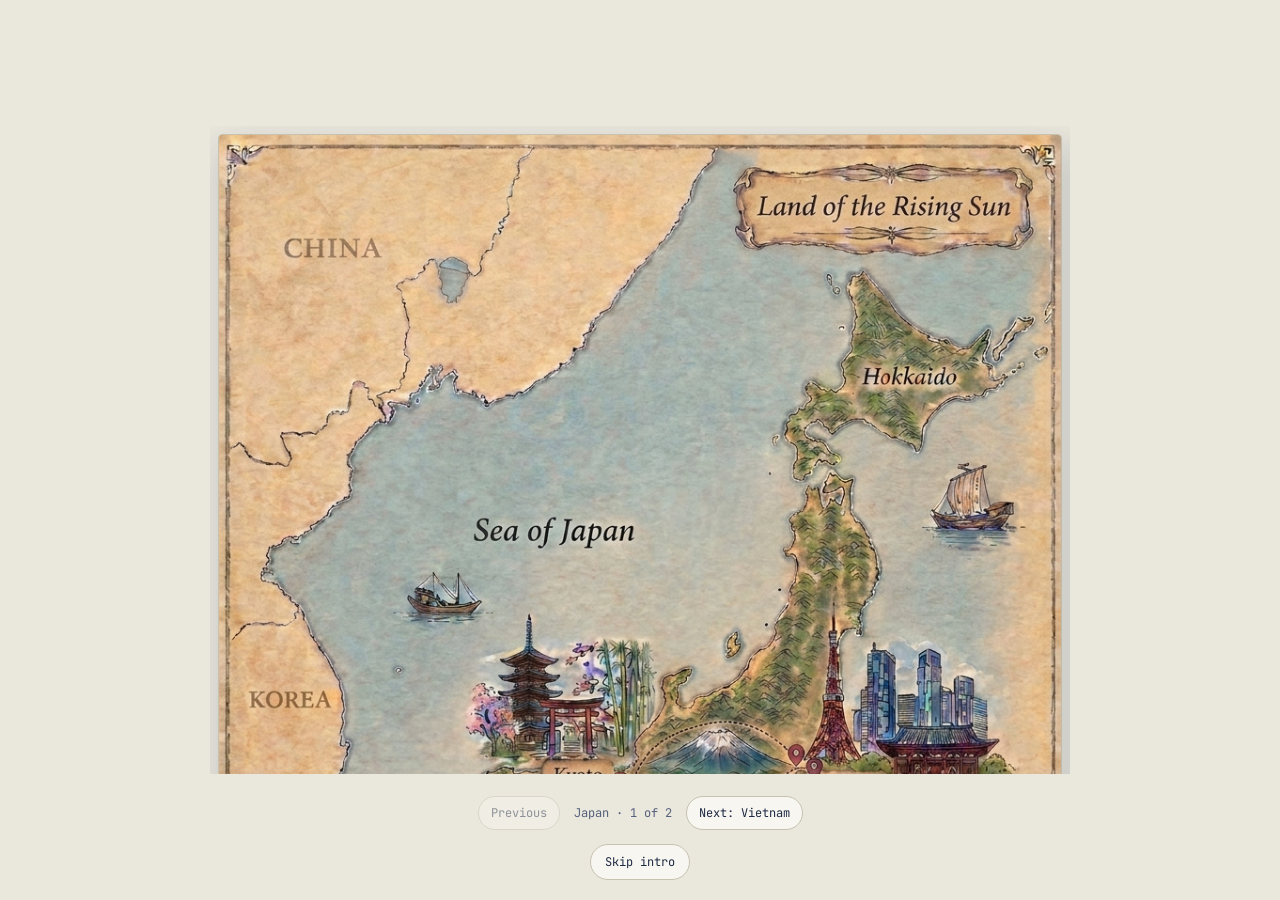
==== commit f923e9b0: "update" ====
--- a/itinerary-project/index.html
+++ b/itinerary-project/index.html
@@ -11,6 +11,27 @@
 
 </head>
 <body>
+
+<div class="intro-screen" id="intro-screen" role="dialog" aria-modal="true" aria-label="Trip map introduction">
+  <div class="intro-carousel" id="intro-carousel" role="region" aria-label="Trip maps" tabindex="0">
+    <div class="intro-track" id="intro-track">
+      <section class="intro-page" role="group" aria-roledescription="slide" aria-label="Japan map">
+        <img class="intro-image" src="images/japan.jpg" alt="Illustrated map of Japan showing the trip route through Hokkaido, Tokyo, Nara, Osaka, and Kyoto" draggable="false">
+      </section>
+      <section class="intro-page" role="group" aria-roledescription="slide" aria-label="Vietnam map">
+        <img class="intro-image" src="images/vietnam.webp" alt="Illustrated map of Vietnam showing the trip route from Sapa to Phu Quoc" draggable="false">
+      </section>
+    </div>
+  </div>
+  <p class="intro-error" id="intro-error" role="alert" hidden>The map couldn't be loaded. Select Skip intro to continue.</p>
+  <nav class="intro-controls" aria-label="Intro map slides">
+    <button id="intro-previous" type="button" disabled>Previous</button>
+    <span id="intro-page-label" aria-live="polite">Japan · 1 of 2</span>
+    <button id="intro-next" type="button">Next: Vietnam</button>
+  </nav>
+  <button class="intro-skip" id="intro-skip" type="button">Skip intro</button>
+</div>
+<button class="intro-replay" id="intro-replay" type="button" aria-haspopup="dialog" aria-controls="intro-screen">View trip intro</button>
 
 <header class="hero">
   <div class="eyebrow">Travel Itinerary</div>
--- a/itinerary-project/styles.css
+++ b/itinerary-project/styles.css
@@ -24,6 +24,131 @@
     padding-bottom:80px;
   }
   .mono{font-family:'JetBrains Mono', monospace;}
+
+  .intro-screen{
+    position:fixed;
+    inset:0;
+    z-index:1000;
+    display:flex;
+    align-items:center;
+    justify-content:center;
+    padding:24px;
+    background:var(--paper);
+    opacity:1;
+    transition:opacity .75s ease;
+  }
+  .intro-screen[hidden]{display:none;}
+  .intro-carousel{
+    width:min(92vw, 860px);
+    height:72vh;
+    overflow:hidden;
+    touch-action:pan-y;
+    outline-offset:4px;
+  }
+  .intro-track{
+    display:flex;
+    width:100%;
+    height:100%;
+    transition:transform .55s ease;
+  }
+  .intro-page{
+    flex:0 0 100%;
+    width:100%;
+    height:100%;
+    display:grid;
+    place-items:center;
+    min-width:0;
+    padding:8px;
+  }
+  .intro-image{
+    display:block;
+    width:100%;
+    height:100%;
+    max-width:100%;
+    max-height:100%;
+    object-fit:contain;
+    border:1px solid var(--line);
+    border-radius:4px;
+    box-shadow:0 12px 36px rgba(30,42,68,0.18);
+    opacity:0;
+    transform:translateY(8px) scale(.99);
+    transition:opacity 1.1s ease, transform 1.1s ease;
+  }
+  .intro-image[hidden]{display:none;}
+  .intro-screen.is-visible .intro-image{
+    opacity:1;
+    transform:none;
+  }
+  .intro-error{
+    position:absolute;
+    top:12px;
+    right:12px;
+    left:12px;
+    margin:0;
+    color:var(--ink-soft);
+    text-align:center;
+  }
+  .intro-error[hidden]{display:none;}
+  .intro-controls{
+    position:absolute;
+    bottom:max(70px, calc(52px + env(safe-area-inset-bottom)));
+    display:flex;
+    align-items:center;
+    justify-content:center;
+    gap:14px;
+    font:12px 'JetBrains Mono', monospace;
+    color:var(--ink-soft);
+  }
+  .intro-controls button{
+    padding:8px 12px;
+    border:1px solid var(--line);
+    border-radius:999px;
+    background:var(--card);
+    color:var(--ink);
+    font:inherit;
+    cursor:pointer;
+  }
+  .intro-controls button:disabled{
+    opacity:.45;
+    cursor:default;
+  }
+  .intro-skip{
+    position:absolute;
+    bottom:max(20px, env(safe-area-inset-bottom));
+    left:50%;
+    transform:translateX(-50%);
+    padding:9px 14px;
+    border:1px solid var(--line);
+    border-radius:999px;
+    background:var(--card);
+    color:var(--ink);
+    font:12px 'JetBrains Mono', monospace;
+    cursor:pointer;
+  }
+  .intro-skip:hover{border-color:var(--ink);}
+  .intro-replay{
+    position:fixed;
+    right:20px;
+    bottom:max(20px, env(safe-area-inset-bottom));
+    z-index:50;
+    padding:7px 12px;
+    border:1px solid var(--line);
+    border-radius:999px;
+    background:var(--card);
+    color:var(--ink-soft);
+    font:12px 'JetBrains Mono', monospace;
+    cursor:pointer;
+  }
+  .intro-replay:hover{border-color:var(--ink); color:var(--ink);}
+
+  @media (max-width:640px){
+    .intro-carousel{
+      width:94vw;
+      height:calc(100vh - 220px);
+      height:calc(100dvh - 220px);
+    }
+    .intro-controls{gap:8px;}
+  }
 
   header.hero{
     padding:36px 24px 24px;
@@ -692,7 +817,15 @@
     color:#7a2a25;
   }
   .note b{color:var(--accent-red);}
+  .note ul{
+    margin:6px 0 0;
+    padding-left:20px;
+  }
+  .note li + li{margin-top:3px;}
+  .note p{margin:6px 0 0;}
   .stop-photo{
+    display:grid;
+    gap:8px;
     margin-top:10px;
     border-radius:8px;
     overflow:hidden;
